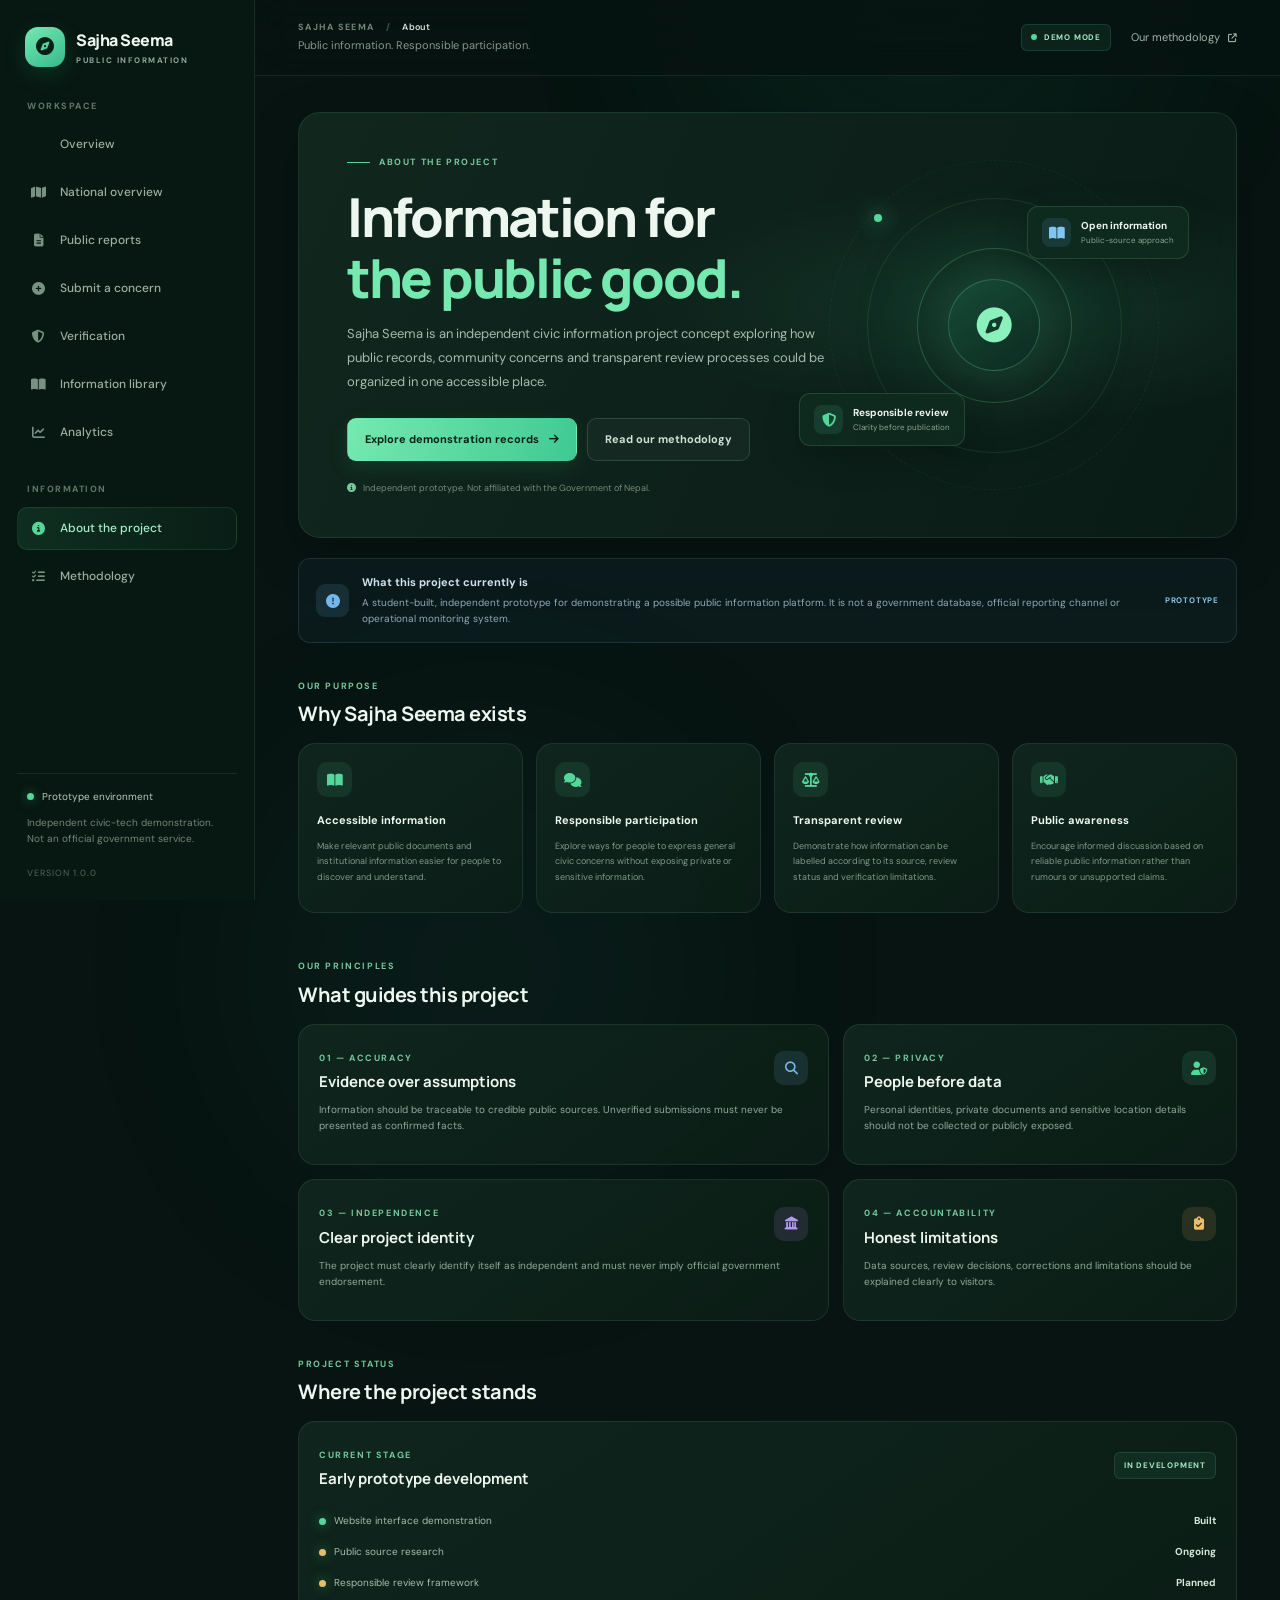
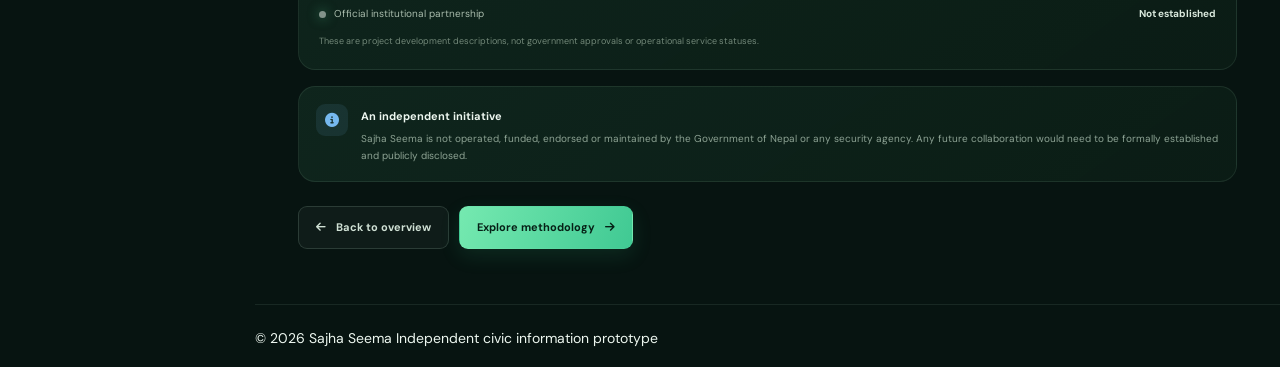
==== pages/about.html @ 3882fe77 "Create about.html" ====
<!DOCTYPE html>
<html lang="en">
<head>
  <meta charset="UTF-8">
  <meta name="viewport" content="width=device-width, initial-scale=1.0">
  <meta name="theme-color" content="#071411">
  <meta name="description" content="Learn about Sajha Seema, an independent civic information prototype.">
  <title>About — Sajha Seema</title>

  <link rel="preconnect" href="https://fonts.googleapis.com">
  <link rel="preconnect" href="https://fonts.gstatic.com" crossorigin>
  <link href="https://fonts.googleapis.com/css2?family=DM+Sans:wght@400;500;600;700&family=Manrope:wght@400;500;600;700;800&display=swap" rel="stylesheet">
  <link rel="stylesheet" href="https://cdnjs.cloudflare.com/ajax/libs/font-awesome/6.5.2/css/all.min.css">
  <link rel="stylesheet" href="../style.css">
</head>

<body>
  <div class="ambient ambient-one"></div>
  <div class="ambient ambient-two"></div>

  <div class="app-shell">
    <aside class="sidebar" id="sidebar">
      <a class="brand" href="../index.html">
        <span class="brand-mark"><i class="fa-solid fa-compass"></i></span>
        <span class="brand-copy">
          <strong>Sajha Seema</strong>
          <small>PUBLIC INFORMATION</small>
        </span>
      </a>

      <div class="sidebar-label">WORKSPACE</div>

      <nav class="side-nav" aria-label="Main navigation">
        <a class="nav-link" href="../index.html">
          <i class="fa-solid fa-grid-2"></i><span>Overview</span>
        </a>
        <a class="nav-link" href="../index.html#map">
          <i class="fa-solid fa-map"></i><span>National overview</span>
        </a>
        <a class="nav-link" href="reports.html">
          <i class="fa-solid fa-file-lines"></i><span>Public reports</span>
        </a>
        <a class="nav-link" href="../index.html#submit">
          <i class="fa-solid fa-circle-plus"></i><span>Submit a concern</span>
        </a>
        <a class="nav-link" href="../index.html#verification">
          <i class="fa-solid fa-shield-halved"></i><span>Verification</span>
        </a>
        <a class="nav-link" href="../index.html#library">
          <i class="fa-solid fa-book-open"></i><span>Information library</span>
        </a>
        <a class="nav-link" href="../index.html#analytics">
          <i class="fa-solid fa-chart-line"></i><span>Analytics</span>
        </a>
      </nav>

      <div class="sidebar-label sidebar-label-bottom">INFORMATION</div>

      <nav class="side-nav">
        <a class="nav-link active" href="about.html">
          <i class="fa-solid fa-circle-info"></i><span>About the project</span>
        </a>
        <a class="nav-link" href="methodology.html">
          <i class="fa-solid fa-list-check"></i><span>Methodology</span>
        </a>
      </nav>

      <div class="sidebar-bottom">
        <div class="sidebar-status">
          <span class="status-dot"></span>
          <span>Prototype environment</span>
        </div>
        <p>Independent civic-tech demonstration. Not an official government service.</p>
        <span class="version">VERSION 1.0.0</span>
      </div>
    </aside>

    <main class="main-area">
      <header class="topbar">
        <div class="topbar-left">
          <button class="icon-button mobile-menu" id="menuToggle" aria-label="Open navigation">
            <i class="fa-solid fa-bars"></i>
          </button>
          <div>
            <div class="breadcrumb">
              SAJHA SEEMA <span>/</span> <b>About</b>
            </div>
            <div class="topbar-subtitle">Public information. Responsible participation.</div>
          </div>
        </div>

        <div class="topbar-right">
          <span class="prototype-pill"><span></span> DEMO MODE</span>
          <a class="topbar-link" href="methodology.html">
            Our methodology <i class="fa-solid fa-arrow-up-right-from-square"></i>
          </a>
        </div>
      </header>

      <div class="content">

        <section class="hero">
          <div class="hero-content">
            <div class="eyebrow">
              <span class="eyebrow-line"></span>
              ABOUT THE PROJECT
            </div>

            <h1>Information for<br><span>the public good.</span></h1>

            <p class="hero-description">
              Sajha Seema is an independent civic information project concept
              exploring how public records, community concerns and transparent
              review processes could be organized in one accessible place.
            </p>

            <div class="hero-actions">
              <a href="reports.html" class="btn btn-primary">
                Explore demonstration records
                <i class="fa-solid fa-arrow-right"></i>
              </a>
              <a href="methodology.html" class="btn btn-secondary">
                Read our methodology
              </a>
            </div>

            <div class="hero-note">
              <i class="fa-solid fa-circle-info"></i>
              Independent prototype. Not affiliated with the Government of Nepal.
            </div>
          </div>

          <div class="hero-visual">
            <div class="orbit orbit-one"></div>
            <div class="orbit orbit-two"></div>

            <div class="hero-emblem">
              <div class="emblem-inner">
                <i class="fa-solid fa-compass"></i>
              </div>
            </div>

            <div class="floating-card floating-card-top">
              <span class="mini-icon">
                <i class="fa-solid fa-book-open"></i>
              </span>
              <div>
                <strong>Open information</strong>
                <small>Public-source approach</small>
              </div>
            </div>

            <div class="floating-card floating-card-bottom">
              <span class="mini-icon green">
                <i class="fa-solid fa-shield-halved"></i>
              </span>
              <div>
                <strong>Responsible review</strong>
                <small>Clarity before publication</small>
              </div>
            </div>

            <div class="hero-orbit-dot"></div>
          </div>
        </section>

        <div class="notice-banner compact-notice">
          <div class="notice-icon">
            <i class="fa-solid fa-circle-exclamation"></i>
          </div>
          <div>
            <strong>What this project currently is</strong>
            <p>
              A student-built, independent prototype for demonstrating a
              possible public information platform. It is not a government
              database, official reporting channel or operational monitoring system.
            </p>
          </div>
          <span class="notice-tag">PROTOTYPE</span>
        </div>

        <div class="section-heading">
          <div>
            <span class="section-kicker">OUR PURPOSE</span>
            <h2>Why Sajha Seema exists</h2>
          </div>
        </div>

        <div class="feature-grid">
          <article class="feature-card">
            <span class="feature-icon">
              <i class="fa-solid fa-book-open"></i>
            </span>
            <strong>Accessible information</strong>
            <p>
              Make relevant public documents and institutional information
              easier for people to discover and understand.
            </p>
          </article>

          <article class="feature-card">
            <span class="feature-icon">
              <i class="fa-solid fa-comments"></i>
            </span>
            <strong>Responsible participation</strong>
            <p>
              Explore ways for people to express general civic concerns
              without exposing private or sensitive information.
            </p>
          </article>

          <article class="feature-card">
            <span class="feature-icon">
              <i class="fa-solid fa-scale-balanced"></i>
            </span>
            <strong>Transparent review</strong>
            <p>
              Demonstrate how information can be labelled according to
              its source, review status and verification limitations.
            </p>
          </article>

          <article class="feature-card">
            <span class="feature-icon">
              <i class="fa-solid fa-handshake"></i>
            </span>
            <strong>Public awareness</strong>
            <p>
              Encourage informed discussion based on reliable public
              information rather than rumours or unsupported claims.
            </p>
          </article>
        </div>

        <div class="section-heading">
          <div>
            <span class="section-kicker">OUR PRINCIPLES</span>
            <h2>What guides this project</h2>
          </div>
        </div>

        <div class="dashboard-grid">
          <article class="panel">
            <div class="panel-heading">
              <div>
                <span class="section-kicker">01 — ACCURACY</span>
                <h3>Evidence over assumptions</h3>
              </div>
              <span class="stat-icon blue">
                <i class="fa-solid fa-magnifying-glass"></i>
              </span>
            </div>
            <p class="panel-description">
              Information should be traceable to credible public sources.
              Unverified submissions must never be presented as confirmed facts.
            </p>
          </article>

          <article class="panel">
            <div class="panel-heading">
              <div>
                <span class="section-kicker">02 — PRIVACY</span>
                <h3>People before data</h3>
              </div>
              <span class="stat-icon green">
                <i class="fa-solid fa-user-shield"></i>
              </span>
            </div>
            <p class="panel-description">
              Personal identities, private documents and sensitive location
              details should not be collected or publicly exposed.
            </p>
          </article>

          <article class="panel">
            <div class="panel-heading">
              <div>
                <span class="section-kicker">03 — INDEPENDENCE</span>
                <h3>Clear project identity</h3>
              </div>
              <span class="stat-icon purple">
                <i class="fa-solid fa-landmark"></i>
              </span>
            </div>
            <p class="panel-description">
              The project must clearly identify itself as independent and
              must never imply official government endorsement.
            </p>
          </article>

          <article class="panel">
            <div class="panel-heading">
              <div>
                <span class="section-kicker">04 — ACCOUNTABILITY</span>
                <h3>Honest limitations</h3>
              </div>
              <span class="stat-icon amber">
                <i class="fa-solid fa-clipboard-check"></i>
              </span>
            </div>
            <p class="panel-description">
              Data sources, review decisions, corrections and limitations
              should be explained clearly to visitors.
            </p>
          </article>
        </div>

        <div class="section-heading">
          <div>
            <span class="section-kicker">PROJECT STATUS</span>
            <h2>Where the project stands</h2>
          </div>
        </div>

        <article class="panel">
          <div class="panel-heading">
            <div>
              <span class="section-kicker">CURRENT STAGE</span>
              <h3>Early prototype development</h3>
            </div>
            <span class="demo-chip">IN DEVELOPMENT</span>
          </div>

          <div class="status-breakdown">
            <div class="status-row">
              <span class="status-dot green-dot"></span>
              <span>Website interface demonstration</span>
              <strong>Built</strong>
            </div>

            <div class="status-row">
              <span class="status-dot amber-dot"></span>
              <span>Public source research</span>
              <strong>Ongoing</strong>
            </div>

            <div class="status-row">
              <span class="status-dot amber-dot"></span>
              <span>Responsible review framework</span>
              <strong>Planned</strong>
            </div>

            <div class="status-row">
              <span class="status-dot gray-dot"></span>
              <span>Official institutional partnership</span>
              <strong>Not established</strong>
            </div>
          </div>

          <p class="chart-footnote">
            These are project development descriptions, not government
            approvals or operational service statuses.
          </p>
        </article>

        <div class="info-panel panel">
          <div class="info-panel-icon">
            <i class="fa-solid fa-circle-info"></i>
          </div>
          <div>
            <strong>An independent initiative</strong>
            <p>
              Sajha Seema is not operated, funded, endorsed or maintained by
              the Government of Nepal or any security agency. Any future
              collaboration would need to be formally established and publicly
              disclosed.
            </p>
          </div>
        </div>

        <div class="hero-actions">
          <a href="../index.html" class="btn btn-secondary">
            <i class="fa-solid fa-arrow-left"></i> Back to overview
          </a>
          <a href="methodology.html" class="btn btn-primary">
            Explore methodology <i class="fa-solid fa-arrow-right"></i>
          </a>
        </div>

      </div>

      <footer class="footer">
        <span>© <span id="currentYear"></span> Sajha Seema</span>
        <span>Independent civic information prototype</span>
      </footer>
    </main>
  </div>

  <script>
    document.getElementById("currentYear").textContent =
      new Date().getFullYear();

    const menuToggle = document.getElementById("menuToggle");
    const sidebar = document.getElementById("sidebar");

    if (menuToggle && sidebar) {
      menuToggle.addEventListener("click", () => {
        sidebar.classList.toggle("open");
      });

      document.addEventListener("click", event => {
        if (
          sidebar.classList.contains("open") &&
          !sidebar.contains(event.target) &&
          !menuToggle.contains(event.target)
        ) {
          sidebar.classList.remove("open");
        }
      });
    }
  </script>
</body>
</html>
---- style.css ----
:root {
  --bg: #071411;
  --bg-soft: #0a1b16;
  --surface: #0d201a;
  --surface-2: #102720;
  --surface-3: #142f26;
  --border: rgba(171, 211, 190, .105);
  --border-strong: rgba(171, 211, 190, .18);
  --text: #edf7f0;
  --muted: #91a99a;
  --subtle: #637b6d;
  --green: #55d69a;
  --green-bright: #75e9b0;
  --teal: #42c9b0;
  --amber: #e9bd6a;
  --blue: #76b8ef;
  --purple: #b39af0;
  --red: #ed8989;
  --radius: 17px;
  --shadow: 0 18px 55px rgba(0, 0, 0, .18);
}

* { box-sizing: border-box; }
html { scroll-behavior: smooth; scroll-padding-top: 95px; }
body {
  margin: 0;
  background: var(--bg);
  color: var(--text);
  font-family: "DM Sans", sans-serif;
  font-size: 14px;
  line-height: 1.6;
  overflow-x: hidden;
}
button, input, select, textarea { font: inherit; }
a { color: inherit; text-decoration: none; }
button { cursor: pointer; }
::selection { background: rgba(85, 214, 154, .28); color: white; }

.ambient {
  position: fixed;
  width: 460px;
  height: 460px;
  border-radius: 50%;
  filter: blur(120px);
  opacity: .07;
  pointer-events: none;
  z-index: -1;
}
.ambient-one { background: #32d69b; top: -250px; right: 10%; }
.ambient-two { background: #328f88; bottom: -300px; left: 20%; }

.app-shell { min-height: 100vh; }
.sidebar {
  position: fixed;
  inset: 0 auto 0 0;
  width: 255px;
  z-index: 20;
  display: flex;
  flex-direction: column;
  padding: 27px 17px 18px;
  background: rgba(8, 24, 18, .96);
  border-right: 1px solid var(--border);
  backdrop-filter: blur(18px);
}
.brand { display: flex; align-items: center; gap: 11px; padding: 0 8px 32px; }
.brand-mark {
  width: 40px;
  height: 40px;
  display: grid;
  place-items: center;
  border-radius: 13px;
  color: #062017;
  background: linear-gradient(145deg, var(--green-bright), #36b98e);
  box-shadow: 0 7px 25px rgba(58, 204, 143, .16);
  font-size: 18px;
}
.brand-copy { display: flex; flex-direction: column; line-height: 1.3; }
.brand-copy strong { font: 800 16px "Manrope", sans-serif; letter-spacing: -.5px; }
.brand-copy small { color: var(--muted); font-size: 8px; font-weight: 700; letter-spacing: 1.5px; margin-top: 4px; }
.sidebar-label { padding: 0 10px; margin-bottom: 10px; color: #61796a; font-size: 9px; font-weight: 700; letter-spacing: 1.5px; }
.sidebar-label-bottom { margin-top: 28px; }
.side-nav { display: grid; gap: 5px; }
.nav-link {
  display: flex;
  align-items: center;
  gap: 13px;
  min-height: 43px;
  padding: 0 12px;
  border: 1px solid transparent;
  border-radius: 10px;
  color: #9bb0a1;
  font-size: 12px;
  font-weight: 500;
  transition: .2s ease;
}
.nav-link i { width: 17px; color: #779183; font-size: 13px; text-align: center; }
.nav-link:hover { background: rgba(255,255,255,.035); color: white; }
.nav-link.active {
  color: #a5f0c9;
  background: linear-gradient(90deg, rgba(61, 190, 130, .14), rgba(61, 190, 130, .045));
  border-color: rgba(85, 214, 154, .13);
}
.nav-link.active i { color: var(--green); }
.sidebar-bottom { margin-top: auto; padding: 15px 10px 0; border-top: 1px solid var(--border); }
.sidebar-status { display: flex; align-items: center; gap: 8px; color: #b9cabc; font-size: 10px; }
.status-dot { width: 7px; height: 7px; display: inline-block; border-radius: 50%; background: var(--green); box-shadow: 0 0 12px rgba(85,214,154,.55); }
.sidebar-bottom p { color: #728879; font-size: 10px; line-height: 1.6; margin: 10px 0 13px; }
.version { color: #506759; font-size: 9px; letter-spacing: 1px; }

.main-area { margin-left: 255px; min-height: 100vh; }
.topbar {
  position: sticky;
  top: 0;
  z-index: 15;
  height: 76px;
  padding: 0 43px;
  display: flex;
  align-items: center;
  justify-content: space-between;
  background: rgba(7, 20, 17, .84);
  border-bottom: 1px solid var(--border);
  backdrop-filter: blur(20px);
}
.topbar-left { display: flex; align-items: center; gap: 12px; }
.breadcrumb { color: #718779; font-size: 9px; font-weight: 700; letter-spacing: 1.3px; }
.breadcrumb span { margin: 0 8px; color: #3f594a; }
.breadcrumb b { color: #d4e6d9; font-weight: 600; letter-spacing: .3px; }
.topbar-subtitle { color: #82998b; font-size: 11px; margin-top: 3px; }
.topbar-right { display: flex; align-items: center; gap: 20px; }
.prototype-pill, .demo-chip {
  display: inline-flex;
  align-items: center;
  gap: 7px;
  padding: 6px 9px;
  color: #a7e8c4;
  background: rgba(85,214,154,.08);
  border: 1px solid rgba(85,214,154,.16);
  border-radius: 6px;
  font-size: 8px;
  font-weight: 700;
  letter-spacing: .8px;
  white-space: nowrap;
}
.prototype-pill span { width: 6px; height: 6px; border-radius: 50%; background: var(--green); }
.topbar-link { color: #9fb4a5; font-size: 11px; }
.topbar-link i { margin-left: 5px; font-size: 9px; }
.mobile-menu { display: none !important; }

.content { max-width: 1500px; padding: 36px 43px 0; margin: 0 auto; }
.page-section { display: none; animation: appear .35s ease; }
.page-section.active { display: block; }
@keyframes appear { from { opacity: 0; transform: translateY(7px); } to { opacity: 1; transform: translateY(0); } }

.hero {
  min-height: 350px;
  position: relative;
  display: flex;
  align-items: center;
  overflow: hidden;
  padding: 42px 48px;
  border: 1px solid rgba(111, 204, 156, .13);
  border-radius: 22px;
  background:
    radial-gradient(ellipse at 75% 45%, rgba(46, 146, 107, .18), transparent 36%),
    linear-gradient(115deg, #10271e 0%, #0d211a 50%, #0a1b16 100%);
  box-shadow: var(--shadow);
}
.hero-content { position: relative; z-index: 2; max-width: 580px; }
.eyebrow, .section-kicker { color: #75c99c; font-size: 9px; font-weight: 700; letter-spacing: 1.6px; }
.eyebrow { display: flex; align-items: center; gap: 9px; }
.eyebrow-line { width: 23px; height: 1px; background: var(--green); }
.hero h1 { margin: 18px 0 13px; font: 800 clamp(34px, 4.2vw, 54px)/1.13 "Manrope", sans-serif; letter-spacing: -2.3px; }
.hero h1 span { color: var(--green-bright); }
.hero-description { max-width: 500px; margin: 0; color: #a5bbae; font-size: 13px; line-height: 1.85; }
.hero-actions { display: flex; flex-wrap: wrap; gap: 10px; margin-top: 24px; }
.btn {
  min-height: 43px;
  display: inline-flex;
  align-items: center;
  justify-content: center;
  gap: 10px;
  padding: 0 17px;
  border: 1px solid transparent;
  border-radius: 9px;
  font-size: 11px;
  font-weight: 700;
  transition: .2s ease;
}
.btn-primary { color: #062016; background: linear-gradient(110deg, #75e9b0, #40c993); box-shadow: 0 7px 20px rgba(54, 197, 132, .13); }
.btn-primary:hover { transform: translateY(-2px); box-shadow: 0 10px 25px rgba(54, 197, 132, .23); }
.btn-secondary { color: #d0e1d5; background: rgba(255,255,255,.035); border-color: var(--border-strong); }
.btn-secondary:hover { background: rgba(255,255,255,.08); }
.hero-note { margin-top: 20px; color: #718d7b; font-size: 9px; }
.hero-note i { margin-right: 5px; color: #7bc79b; }

.hero-visual { position: absolute; width: 390px; height: 310px; right: 5%; top: 50%; transform: translateY(-50%); display: grid; place-items: center; }
.orbit { position: absolute; border: 1px solid rgba(111, 219, 164, .12); border-radius: 50%; }
.orbit-one { width: 255px; height: 255px; }
.orbit-two { width: 330px; height: 330px; border-style: dashed; opacity: .6; }
.hero-emblem { width: 155px; height: 155px; display: grid; place-items: center; border-radius: 50%; background: radial-gradient(circle, rgba(78,209,145,.18), rgba(78,209,145,.025) 68%); border: 1px solid rgba(109,224,163,.25); box-shadow: 0 0 80px rgba(58,201,132,.1); }
.emblem-inner { width: 92px; height: 92px; display: grid; place-items: center; border-radius: 50%; color: #8bf0bb; background: linear-gradient(145deg, #174b37, #0b2b20); border: 1px solid rgba(126,230,173,.25); font-size: 35px; }
.floating-card { position: absolute; display: flex; align-items: center; gap: 10px; padding: 11px 14px; background: rgba(15, 42, 31, .91); border: 1px solid rgba(136,210,163,.17); border-radius: 11px; box-shadow: 0 10px 35px rgba(0,0,0,.2); backdrop-filter: blur(12px); }
.floating-card-top { top: 36px; right: 0; }
.floating-card-bottom { bottom: 34px; left: 0; }
.mini-icon { width: 29px; height: 29px; display: grid; place-items: center; border-radius: 8px; color: #80c5f4; background: rgba(118,184,239,.12); }
.mini-icon.green { color: var(--green); background: rgba(85,214,154,.12); }
.floating-card div { display: grid; }
.floating-card strong { font-size: 10px; }
.floating-card small { color: #8ca495; font-size: 8px; }
.hero-orbit-dot { position: absolute; width: 8px; height: 8px; top: 44px; left: 75px; border-radius: 50%; background: var(--green); box-shadow: 0 0 20px var(--green); }

.notice-banner { display: flex; align-items: center; gap: 13px; margin: 20px 0 32px; padding: 15px 17px; border: 1px solid rgba(118,184,239,.15); border-radius: 12px; background: rgba(74,142,191,.065); }
.notice-icon { width: 33px; height: 33px; flex: 0 0 33px; display: grid; place-items: center; border-radius: 9px; color: var(--blue); background: rgba(118,184,239,.12); }
.notice-banner strong { display: block; color: #d7e9f5; font-size: 11px; }
.notice-banner p { margin: 3px 0 0; color: #91a9b7; font-size: 10px; line-height: 1.6; }
.notice-tag { margin-left: auto; color: #89c7ef; font-size: 8px; font-weight: 700; letter-spacing: .8px; white-space: nowrap; }
.compact-notice { margin: 20px 0; }
.warning-banner { background: rgba(220,169,76,.065); border-color: rgba(220,169,76,.17); }
.warning-banner .notice-icon { color: var(--amber); background: rgba(220,169,76,.12); }
.warning-banner strong { color: #f0d8a9; }
.warning-banner p { color: #b8a583; }

.section-heading { display: flex; align-items: end; justify-content: space-between; gap: 15px; margin: 30px 0 16px; }
.section-heading h2 { margin: 5px 0 0; font: 700 20px "Manrope", sans-serif; letter-spacing: -.5px; }
.muted-label { color: #83998a; font-size: 10px; }
.muted-label i { margin-right: 5px; }
.stats-grid { display: grid; grid-template-columns: repeat(4, minmax(0,1fr)); gap: 13px; }
.stat-card, .panel, .feature-card, .library-card, .value-card, .step-card, .definition-card {
  background: linear-gradient(145deg, rgba(16,39,30,.92), rgba(11,29,22,.96));
  border: 1px solid var(--border);
  border-radius: var(--radius);
}
.stat-card { padding: 17px 18px; min-width: 0; }
.stat-top { display: flex; justify-content: space-between; align-items: center; }
.stat-icon { width: 34px; height: 34px; display: grid; place-items: center; border-radius: 10px; font-size: 13px; }
.stat-icon.blue { color: var(--blue); background: rgba(118,184,239,.12); }
.stat-icon.amber { color: var(--amber); background: rgba(233,189,106,.12); }
.stat-icon.green { color: var(--green); background: rgba(85,214,154,.12); }
.stat-icon.purple { color: var(--purple); background: rgba(179,154,240,.12); }
.stat-caption { color: #607d6c; font-size: 8px; font-weight: 700; letter-spacing: 1px; }
.stat-value { margin-top: 14px; font: 800 29px "Manrope", sans-serif; letter-spacing: -1px; }
.stat-name { color: #b6c9bc; font-size: 10px; font-weight: 600; }
.stat-foot { margin-top: 6px; color: #728a7a; font-size: 9px; }

.dashboard-grid { display: grid; grid-template-columns: 1.35fr 1fr; gap: 14px; margin-top: 15px; }
.panel { padding: 20px; min-width: 0; }
.panel-heading { display: flex; align-items: center; justify-content: space-between; gap: 10px; }
.panel-heading h3 { margin: 4px 0 0; font: 700 15px "Manrope", sans-serif; }
.panel-description { color: var(--muted); font-size: 10px; }
.chart-footnote { margin: 12px 0 0; color: #728879; font-size: 9px; }
.activity-chart { display: flex; height: 190px; margin-top: 20px; }
.chart-y-labels { display: flex; flex-direction: column; justify-content: space-between; padding: 0 10px 25px 0; color: #637c6c; font-size: 8px; }
.chart-main { flex: 1; position: relative; display: flex; }
.chart-grid-lines { position: absolute; inset: 0 0 25px; display: flex; flex-direction: column; justify-content: space-between; }
.chart-grid-lines i { border-top: 1px dashed rgba(170,205,180,.1); }
.chart-bars { position: absolute; inset: 0 5px 0 0; display: flex; align-items: end; justify-content: space-around; gap: 8px; }
.bar-group { height: 100%; flex: 1; display: flex; flex-direction: column; align-items: center; justify-content: end; gap: 8px; }
.bar { width: min(24px, 75%); min-height: 4px; border-radius: 5px 5px 2px 2px; background: linear-gradient(180deg, #6ce2a8, #20875f); box-shadow: 0 0 17px rgba(72,204,139,.1); }
.bar-label { color: #718879; font-size: 8px; }
.status-breakdown { margin-top: 24px; }
.status-row { display: flex; align-items: center; gap: 8px; margin: 15px 0 7px; color: #a9bcad; font-size: 10px; }
.status-row strong { margin-left: auto; color: #d9e8dc; font-size: 10px; }
.green-dot { background: var(--green); }.amber-dot { background: var(--amber); }.gray-dot { background: #82938a; }
.progress-track, .hbar-track { height: 6px; overflow: hidden; border-radius: 10px; background: #1b3328; }
.progress-track span, .hbar-track span { display: block; height: 100%; border-radius: inherit; background: linear-gradient(90deg, #32a977, #70e1a9); }
.amber-track span { background: linear-gradient(90deg, #b5853e, #e9bd6a); }
.gray-track span { background: #73877b; }

.feature-grid { display: grid; grid-template-columns: repeat(4, minmax(0,1fr)); gap: 13px; margin: 0 0 40px; }
.feature-card { position: relative; min-height: 170px; padding: 18px; transition: .2s ease; }
.feature-card:hover, .library-card:hover { transform: translateY(-3px); border-color: rgba(85,214,154,.28); }
.feature-icon { width: 35px; height: 35px; display: grid; place-items: center; color: var(--green); background: rgba(85,214,154,.1); border-radius: 10px; }
.feature-card strong { display: block; margin-top: 15px; font-size: 11px; }
.feature-card p { color: #82998a; font-size: 9px; line-height: 1.7; }
.feature-arrow { position: absolute; right: 17px; bottom: 16px; color: #6eaa89; font-size: 11px; }

.page-title { margin: 12px 0 25px; }
.page-title h1 { margin: 7px 0 8px; font: 800 clamp(27px,3vw,37px) "Manrope", sans-serif; letter-spacing: -1.3px; }
.page-title p { max-width: 700px; margin: 0; color: var(--muted); font-size: 12px; line-height: 1.8; }

.map-layout { display: grid; grid-template-columns: 1fr 1fr; gap: 15px; }
.province-panel { padding: 19px; }
.province-list { display: grid; gap: 6px; margin-top: 16px; }
.province-option { width: 100%; display: flex; align-items: center; gap: 11px; padding: 10px; color: var(--text); text-align: left; background: transparent; border: 1px solid transparent; border-radius: 9px; transition: .2s; }
.province-option:hover { background: rgba(255,255,255,.025); }
.province-option.active { background: rgba(85,214,154,.08); border-color: rgba(85,214,154,.17); }
.province-number { width: 30px; height: 30px; display: grid; place-items: center; border-radius: 8px; color: #81cda2; background: rgba(85,214,154,.1); font-size: 9px; font-weight: 700; }
.province-option span:nth-child(2) { display: grid; gap: 2px; }
.province-option strong { font-size: 10px; }
.province-option small { color: #82988a; font-size: 9px; }
.province-option > i { margin-left: auto; color: #698473; font-size: 9px; }
.province-detail { position: relative; overflow: hidden; padding: 26px; background: radial-gradient(circle at 90% 12%, rgba(70,178,124,.13), transparent 35%), linear-gradient(145deg,#102b20,#0c1e17); }
.detail-topline { display: flex; justify-content: space-between; align-items: center; }
.detail-symbol { width: 36px; height: 36px; display: grid; place-items: center; color: var(--green); background: rgba(85,214,154,.1); border-radius: 10px; }
.province-big-number { margin-top: 27px; color: rgba(110,221,160,.23); font: 800 64px "Manrope", sans-serif; line-height: 1; }
.province-detail h2 { margin: 5px 0 8px; font: 700 23px "Manrope", sans-serif; }
.province-detail > p { max-width: 380px; color: #9ab0a0; font-size: 11px; line-height: 1.8; }
.detail-divider { height: 1px; margin: 23px 0 13px; background: var(--border); }
.detail-info-row { display: flex; justify-content: space-between; gap: 12px; padding: 9px 0; color: #8ca394; font-size: 9px; border-bottom: 1px solid rgba(255,255,255,.04); }
.detail-info-row strong { color: #c4d7c9; font-weight: 600; text-align: right; }
.text-amber { color: var(--amber) !important; }
.text-link { display: inline-flex; align-items: center; gap: 8px; margin-top: 17px; color: #7ce0a9; font-size: 10px; font-weight: 700; }
.text-link:hover { color: #b3f4ce; }
.info-panel { display: flex; gap: 13px; align-items: flex-start; margin-top: 16px; padding: 17px; }
.info-panel-icon { width: 32px; height: 32px; flex: 0 0 32px; display: grid; place-items: center; border-radius: 9px; color: var(--blue); background: rgba(118,184,239,.1); }
.info-panel strong { font-size: 11px; }
.info-panel p { margin: 4px 0 0; color: #8da394; font-size: 10px; line-height: 1.7; }

.registry-panel { padding: 0; overflow: hidden; }
.registry-toolbar { display: flex; gap: 10px; padding: 17px; border-bottom: 1px solid var(--border); }
.search-box { min-width: 0; flex: 1; display: flex; align-items: center; gap: 9px; padding: 0 12px; border: 1px solid var(--border-strong); border-radius: 8px; background: rgba(0,0,0,.12); color: #799383; }
.search-box input { width: 100%; min-width: 0; height: 38px; color: var(--text); outline: none; background: transparent; border: 0; font-size: 10px; }
.search-box input::placeholder { color: #667e6e; }
.registry-toolbar select, .report-form select { min-width: 145px; padding: 0 10px; color: #b8cabb; background: #11271e; border: 1px solid var(--border-strong); border-radius: 8px; outline: none; font-size: 10px; }
.table-wrap { width: 100%; overflow-x: auto; }
.report-table { width: 100%; border-collapse: collapse; text-align: left; white-space: nowrap; }
.report-table th { padding: 13px 17px; color: #698171; background: rgba(255,255,255,.015); font-size: 8px; font-weight: 700; letter-spacing: 1px; }
.report-table td { padding: 15px 17px; color: #9db1a2; border-top: 1px solid rgba(255,255,255,.045); font-size: 10px; }
.report-table td strong { color: #c6d9ca; font-size: 10px; }
.report-table tbody tr:hover { background: rgba(255,255,255,.02); }
.status-badge { display: inline-flex; align-items: center; padding: 5px 8px; border-radius: 5px; font-size: 8px; font-weight: 700; white-space: nowrap; }
.status-badge.reviewed { color: #83dfac; background: rgba(85,214,154,.1); }
.status-badge.pending { color: #e8c37e; background: rgba(233,189,106,.1); }
.status-badge.closed { color: #a5b1aa; background: rgba(145,169,154,.1); }
.table-footer { display: flex; justify-content: space-between; padding: 13px 17px; color: #748a7b; font-size: 9px; border-top: 1px solid var(--border); }
.table-footer i { margin-right: 5px; }
.empty-state { padding: 40px 15px; text-align: center; color: #82988a; }
.empty-state > i { display: block; margin-bottom: 10px; color: #5d9474; font-size: 24px; }
.empty-state strong { display: block; color: #c6d8ca; font-size: 12px; }
.empty-state p { font-size: 10px; }

.form-layout { display: grid; grid-template-columns: 1.4fr .8fr; gap: 15px; align-items: start; }
.report-form { display: flex; flex-direction: column; gap: 10px; }
.report-form label { margin-top: 5px; color: #b8cbbd; font-size: 10px; font-weight: 600; }
.report-form select { width: 100%; height: 42px; }
.report-form textarea { width: 100%; resize: vertical; min-height: 125px; padding: 12px; color: var(--text); background: #091b14; border: 1px solid var(--border-strong); border-radius: 9px; outline: none; font-size: 11px; line-height: 1.7; }
.report-form textarea:focus, .report-form select:focus, .registry-toolbar select:focus { border-color: rgba(85,214,154,.5); }
.report-form textarea::placeholder { color: #637a6a; }
.character-count { align-self: flex-end; margin-top: -8px; color: #6f8878; font-size: 9px; }
.consent-check { display: flex; align-items: flex-start; gap: 9px; margin: 8px 0 !important; color: #94a99a !important; font-size: 9px !important; font-weight: 400 !important; line-height: 1.6; }
.consent-check input { margin-top: 3px; accent-color: var(--green); }
.submit-button { width: 100%; border: 0; }
.form-footnote { margin: 0; color: #718878; text-align: center; font-size: 9px; }
.form-footnote i { margin-right: 4px; color: var(--green); }
.form-success { display: flex; gap: 12px; padding: 14px; border: 1px solid rgba(85,214,154,.2); border-radius: 10px; background: rgba(85,214,154,.07); color: var(--green); }
.form-success > i { font-size: 19px; }
.form-success strong { color: #a9edc5; font-size: 11px; }
.form-success p { margin: 4px 0; color: #a4b9aa; font-size: 10px; }
.form-success small { color: #7d9987; font-size: 9px; }
.safety-panel { padding: 22px; }
.safety-icon { width: 42px; height: 42px; display: grid; place-items: center; color: var(--green); background: rgba(85,214,154,.1); border-radius: 12px; font-size: 17px; }
.safety-panel h3 { margin: 15px 0 6px; font: 700 16px "Manrope", sans-serif; }
.safety-panel > p { color: #8fa595; font-size: 10px; line-height: 1.7; }
.safety-list { display: grid; gap: 12px; padding: 15px 0; margin: 0; list-style: none; border-top: 1px solid var(--border); border-bottom: 1px solid var(--border); }
.safety-list li { display: flex; align-items: flex-start; gap: 9px; color: #9eb1a2; font-size: 9px; line-height: 1.6; }
.safety-list li i { margin-top: 3px; color: var(--green); }
.safety-list li i.fa-xmark { color: var(--amber); }
.safety-footer { padding-top: 13px; color: #82988a; font-size: 9px; line-height: 1.7; }

.verification-steps { display: grid; grid-template-columns: repeat(4,1fr); gap: 12px; }
.step-card { position: relative; padding: 18px; }
.step-number { position: absolute; top: 14px; right: 15px; color: rgba(115,220,164,.22); font: 800 22px "Manrope", sans-serif; }
.step-icon { width: 38px; height: 38px; display: grid; place-items: center; color: var(--green); background: rgba(85,214,154,.1); border-radius: 10px; }
.step-card h3 { margin: 17px 0 5px; font: 700 13px "Manrope", sans-serif; }
.step-card p { margin: 0; color: #8da394; font-size: 10px; line-height: 1.7; }
.status-definition-grid { display: grid; grid-template-columns: repeat(3,1fr); gap: 12px; }
.definition-card { padding: 18px; }
.definition-card h3 { margin: 13px 0 5px; font: 700 12px "Manrope", sans-serif; }
.definition-card p { color: #8da394; font-size: 10px; line-height: 1.7; }

.library-toolbar { margin: 20px 0 14px; }
.library-toolbar .search-box { max-width: 430px; }
.library-grid { display: grid; grid-template-columns: repeat(3,1fr); gap: 13px; }
.library-card { padding: 19px; transition: .2s; }
.library-card-top { display: flex; justify-content: space-between; align-items: center; }
.library-icon { width: 38px; height: 38px; display: grid; place-items: center; color: var(--green); background: rgba(85,214,154,.1); border-radius: 10px; font-size: 15px; }
.external-label { color: #6d927b; font-size: 7px; font-weight: 700; letter-spacing: .8px; }
.library-card h3 { margin: 16px 0 5px; font: 700 13px "Manrope", sans-serif; }
.library-card p { min-height: 48px; color: #8ca193; font-size: 10px; line-height: 1.7; }
.library-card .text-link { margin-top: 7px; }

.analytics-stats { margin-bottom: 15px; grid-template-columns: repeat(3,1fr); }
.horizontal-bars { display: grid; gap: 19px; margin-top: 24px; }
.hbar-row > div:first-child { display: flex; justify-content: space-between; margin-bottom: 8px; color: #a8bcad; font-size: 10px; }
.hbar-row strong { color: #d4e5d8; }
.hbar-track { height: 8px; }
.principle-list { display: grid; gap: 18px; margin-top: 22px; }
.principle-list > div { display: flex; align-items: center; gap: 12px; }
.principle-list > div > i { width: 33px; height: 33px; display: grid; place-items: center; border-radius: 9px; color: var(--green); background: rgba(85,214,154,.1); }
.principle-list span { display: grid; gap: 3px; }
.principle-list strong { color: #c6d8ca; font-size: 10px; }
.principle-list small { color: #82988a; font-size: 9px; }

.about-hero { display: flex; align-items: center; gap: 24px; padding: 30px; background: radial-gradient(circle at 5% 50%, rgba(64,190,130,.12), transparent 35%), var(--surface); }
.about-symbol { width: 90px; height: 90px; flex: 0 0 90px; display: grid; place-items: center; color: var(--green-bright); background: rgba(85,214,154,.09); border: 1px solid rgba(85,214,154,.17); border-radius: 25px; font-size: 36px; }
.about-hero h2 { max-width: 680px; margin: 7px 0; font: 800 23px/1.3 "Manrope", sans-serif; letter-spacing: -.7px; }
.about-hero p { max-width: 750px; margin: 0; color: #93a99a; font-size: 11px; line-height: 1.8; }
.values-grid { display: grid; grid-template-columns: repeat(4,1fr); gap: 12px; margin-top: 15px; }
.value-card { padding: 18px; }
.value-card > span { width: 34px; height: 34px; display: grid; place-items: center; color: var(--green); background: rgba(85,214,154,.1); border-radius: 9px; }
.value-card h3 { margin: 13px 0 5px; font: 700 12px "Manrope", sans-serif; }
.value-card p { margin: 0; color: #8da394; font-size: 9px; line-height: 1.7; }

.method-grid { display: grid; grid-template-columns: 1fr 1fr; gap: 12px; }
.method-card { display: flex; gap: 14px; padding: 19px; background: var(--surface); border: 1px solid var(--border); border-radius: 13px; }
.method-index { color: rgba(108,221,158,.5); font: 800 19px "Manrope", sans-serif; }
.method-card h3 { margin: 0 0 5px; font: 700 12px "Manrope", sans-serif; }
.method-card p { margin: 0; color: #8da394; font-size: 10px; line-height: 1.7; }
.policy-panel { margin-top: 15px; }
.policy-panel h3 { margin: 0 0 9px; font: 700 14px "Manrope", sans-serif; }
.policy-panel p { color: #91a797; font-size: 10px; line-height: 1.8; }

.footer { margin-top: 55px; padding: 22px 0 17px; border-top: 1px solid var(--border); }
.footer-brand { display: flex; align-items: center; gap: 9px; }
.footer-brand .brand-mark { width: 29px; height: 29px; border-radius: 9px; font-size: 13px; }
.footer-brand strong { font: 700 12px "Manrope", sans-serif; }
.footer > p { margin: 9px 0 18px; color: #748a7b; font-size: 9px; }
.footer-bottom { display: flex; justify-content: space-between; gap: 10px; padding-top: 13px; color: #617868; border-top: 1px solid rgba(255,255,255,.04); font-size: 9px; }
.footer-bottom a { color: #8ab99b; }

.toast { position: fixed; right: 22px; bottom: 22px; z-index: 60; max-width: min(360px,calc(100vw - 40px)); padding: 12px 16px; color: #dff7e8; background: #173b2b; border: 1px solid rgba(85,214,154,.25); border-radius: 10px; box-shadow: var(--shadow); font-size: 11px; opacity: 0; pointer-events: none; transform: translateY(10px); transition: .25s; }
.toast.show { opacity: 1; transform: translateY(0); }

@media (max-width: 1150px) {
  .sidebar { width: 225px; }
  .main-area { margin-left: 225px; }
  .content { padding-left: 28px; padding-right: 28px; }
  .topbar { padding: 0 28px; }
  .hero { padding-left: 34px; }
  .hero-visual { right: 0; transform: translateY(-50%) scale(.85); transform-origin: center right; }
  .feature-grid { grid-template-columns: repeat(2,1fr); }
}
@media (max-width: 850px) {
  .sidebar { width: 255px; transform: translateX(-102%); transition: transform .25s ease; box-shadow: 20px 0 50px rgba(0,0,0,.3); }
  .sidebar.open { transform: translateX(0); }
  .main-area { margin-left: 0; }
  .mobile-menu { display: grid !important; }
  .topbar { height: 68px; padding: 0 20px; }
  .content { padding: 25px 20px 0; }
  .hero { min-height: 330px; }
  .hero-visual { opacity: .3; right: -60px; }
  .hero-content { max-width: 620px; }
  .stats-grid { grid-template-columns: repeat(2,1fr); }
  .dashboard-grid { grid-template-columns: 1fr; }
  .verification-steps { grid-template-columns: repeat(2,1fr); }
  .library-grid { grid-template-columns: repeat(2,1fr); }
  .values-grid { grid-template-columns: repeat(2,1fr); }
}
@media (max-width: 600px) {
  html { scroll-padding-top: 78px; }
  .topbar { height: 64px; padding: 0 13px; }
  .topbar-subtitle { font-size: 9px; }
  .breadcrumb { font-size: 8px; }
  .topbar-right { gap: 0; }
  .topbar-link { display: none; }
  .prototype-pill { font-size: 7px; padding: 6px 7px; }
  .content { padding: 17px 13px 0; }
  .hero { min-height: 390px; align-items: flex-start; padding: 27px 20px; border-radius: 16px; }
  .hero h1 { font-size: 37px; letter-spacing: -1.8px; }
  .hero-description { max-width: 100%; font-size: 11px; }
  .hero-visual { width: 240px; height: 200px; top: auto; right: -35px; bottom: -45px; transform: scale(.72); transform-origin: bottom right; opacity: .2; }
  .hero-note { max-width: 250px; line-height: 1.7; }
  .hero-actions { gap: 8px; }
  .btn { min-height: 41px; padding: 0 12px; font-size: 10px; }
  .notice-banner { align-items: flex-start; padding: 12px; gap: 10px; }
  .notice-banner p { font-size: 9px; }
  .notice-tag { display: none; }
  .section-heading { align-items: flex-start; margin-top: 25px; }
  .section-heading h2 { font-size: 18px; }
  .stats-grid { gap: 9px; }
  .stat-card { padding: 13px; border-radius: 13px; }
  .stat-value { font-size: 25px; margin-top: 11px; }
  .stat-name { min-height: 30px; font-size: 9px; }
  .stat-foot { font-size: 8px; }
  .panel { padding: 15px; border-radius: 14px; }
  .feature-grid { grid-template-columns: 1fr 1fr; gap: 9px; }
  .feature-card { min-height: 165px; padding: 13px; border-radius: 13px; }
  .feature-card strong { font-size: 10px; }
  .feature-card p { font-size: 9px; }
  .page-title { margin-top: 8px; }
  .page-title h1 { font-size: 28px; }
  .page-title p { font-size: 10px; }
  .map-layout, .form-layout, .dashboard-grid, .method-grid { grid-template-columns: 1fr; }
  .province-detail { min-height: 300px; }
  .registry-toolbar { flex-direction: column; padding: 12px; }
  .registry-toolbar select { width: 100%; min-height: 39px; }
  .search-box { min-height: 40px; flex: auto; }
  .report-table th, .report-table td { padding: 12px; }
  .report-table { min-width: 650px; }
  .table-footer { font-size: 8px; }
  .verification-steps { grid-template-columns: 1fr 1fr; gap: 9px; }
  .step-card { padding: 13px; }
  .step-card p { font-size: 9px; }
  .status-definition-grid { grid-template-columns: 1fr; }
  .library-grid { grid-template-columns: 1fr; }
  .library-card p { min-height: 0; }
  .values-grid { grid-template-columns: 1fr 1fr; gap: 9px; }
  .value-card { padding: 13px; }
  .about-hero { align-items: flex-start; flex-direction: column; padding: 20px; gap: 15px; }
  .about-symbol { width: 62px; height: 62px; flex-basis: 62px; border-radius: 17px; font-size: 25px; }
  .about-hero h2 { font-size: 20px; }
  .about-hero p { font-size: 10px; }
  .footer-bottom { flex-direction: column; }
}
@media (max-width: 370px) {
  .hero h1 { font-size: 32px; }
  .feature-grid { grid-template-columns: 1fr; }
  .feature-card { min-height: 140px; }
  .values-grid { grid-template-columns: 1fr; }
  .verification-steps { grid-template-columns: 1fr; }
}
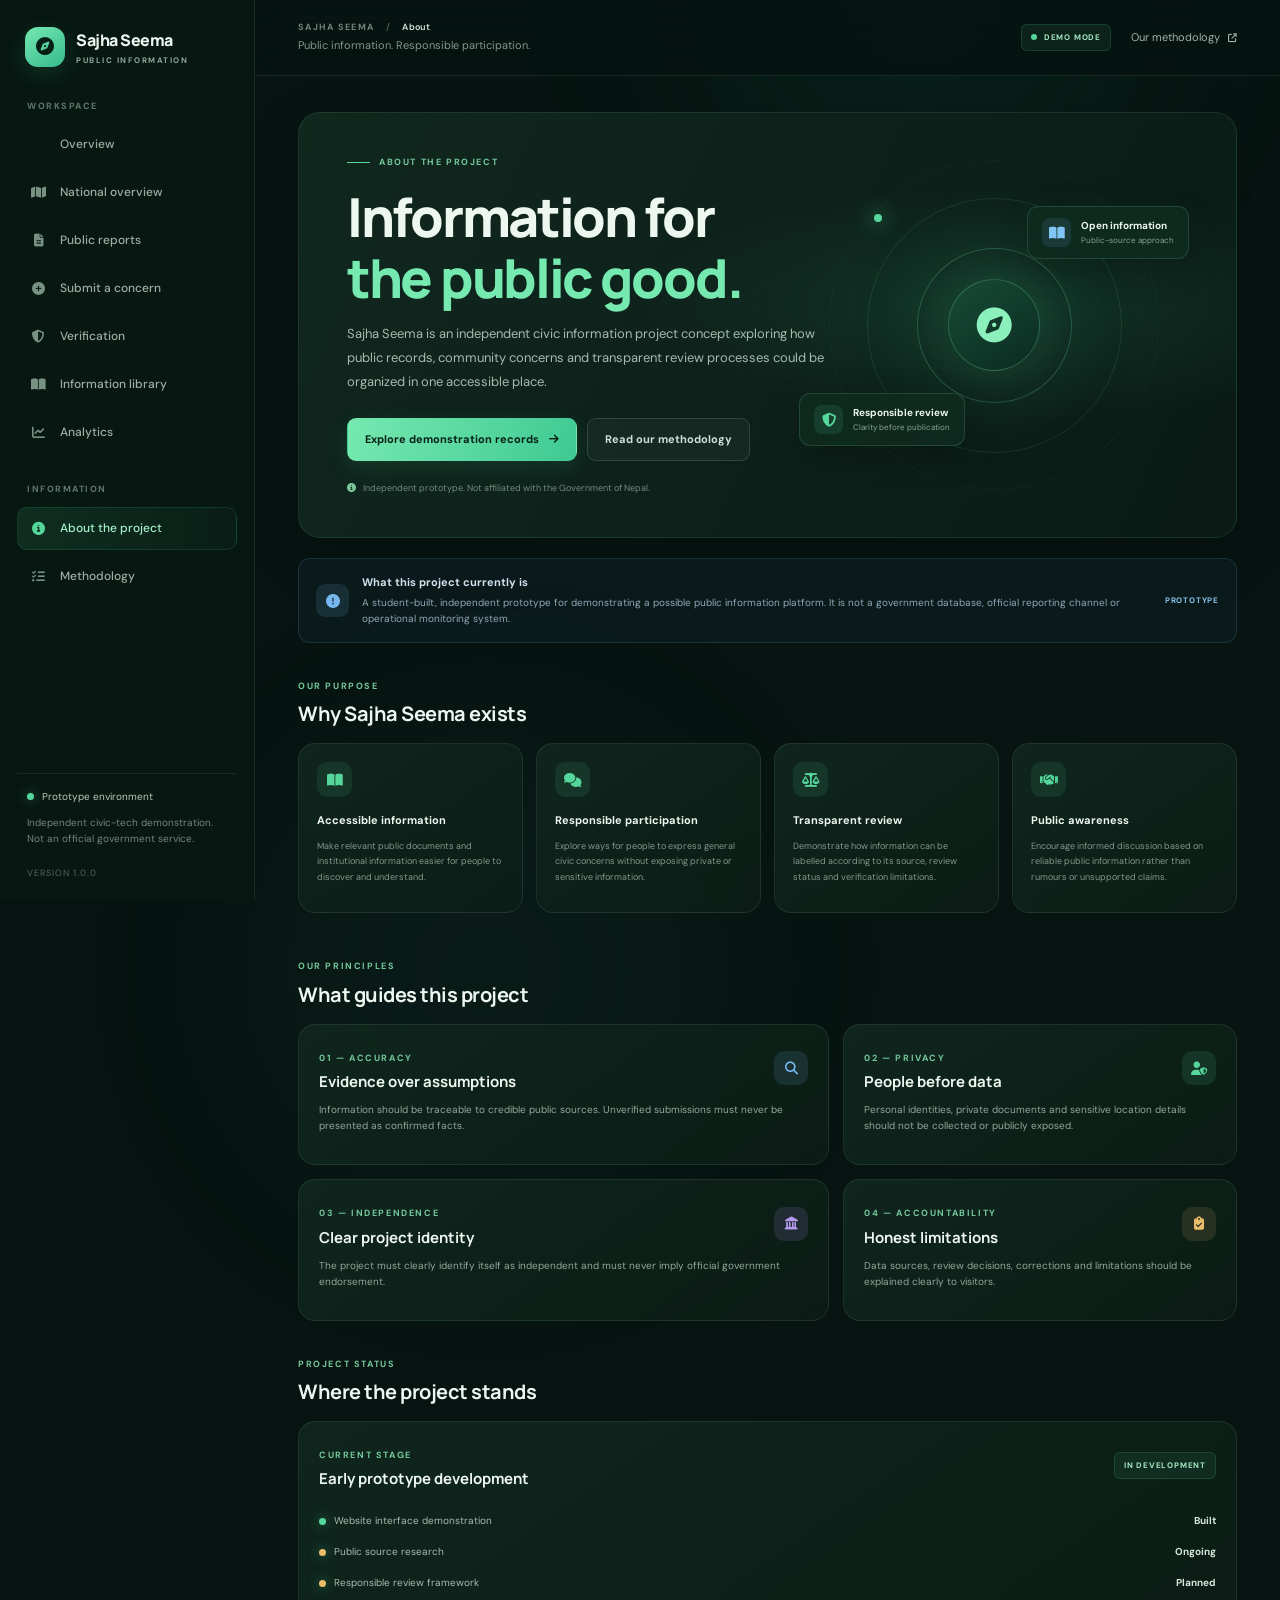
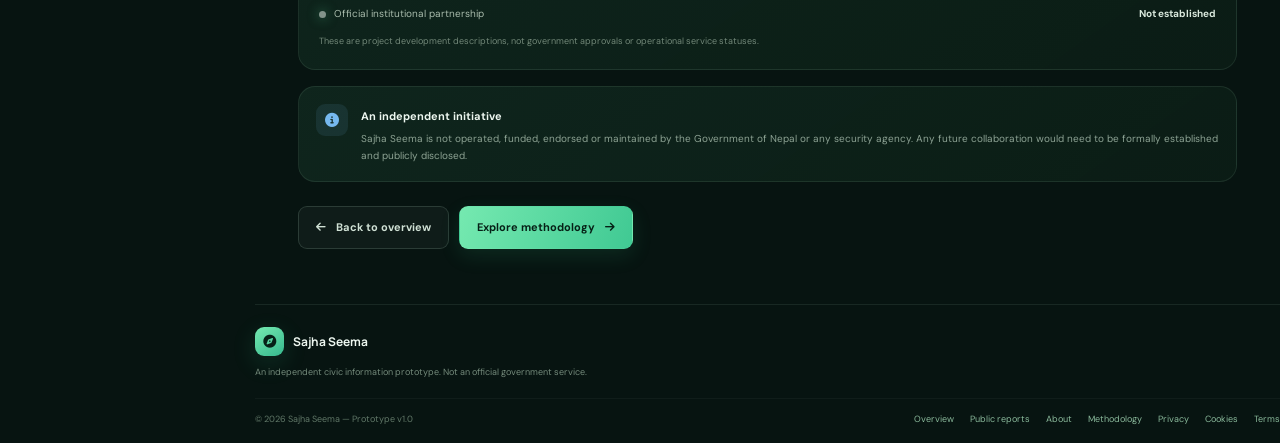
==== commit 03b2132b: "Standardize footer navigation across information pages" ====
--- a/pages/about.html
+++ b/pages/about.html
@@ -381,8 +381,23 @@
       </div>
 
       <footer class="footer">
-        <span>© <span id="currentYear"></span> Sajha Seema</span>
-        <span>Independent civic information prototype</span>
+        <div class="footer-brand">
+          <span class="brand-mark"><i class="fa-solid fa-compass"></i></span>
+          <strong>Sajha Seema</strong>
+        </div>
+        <p>An independent civic information prototype. Not an official government service.</p>
+        <div class="footer-bottom">
+          <span>© <span id="currentYear"></span> Sajha Seema — Prototype v1.0</span>
+          <div class="footer-links">
+            <a href="../index.html">Overview</a>
+            <a href="reports.html">Public reports</a>
+            <a href="about.html">About</a>
+            <a href="methodology.html">Methodology</a>
+            <a href="privacy.html">Privacy</a>
+            <a href="cookies.html">Cookies</a>
+            <a href="terms.html">Terms</a>
+          </div>
+        </div>
       </footer>
     </main>
   </div>
--- a/style.css
+++ b/style.css
@@ -408,16 +408,27 @@
 .method-card h3 { margin: 0 0 5px; font: 700 12px "Manrope", sans-serif; }
 .method-card p { margin: 0; color: #8da394; font-size: 10px; line-height: 1.7; }
 .policy-panel { margin-top: 15px; }
+.policy-panel h2 { margin: 23px 0 8px; color: var(--text); font: 700 15px "Manrope", sans-serif; letter-spacing: -.2px; }
+.policy-panel h2:first-of-type { margin-top: 17px; }
 .policy-panel h3 { margin: 0 0 9px; font: 700 14px "Manrope", sans-serif; }
-.policy-panel p { color: #91a797; font-size: 10px; line-height: 1.8; }
+.policy-panel p, .policy-panel li { color: #91a797; font-size: 10px; line-height: 1.85; }
+.policy-panel ul { margin: 8px 0 16px; padding-left: 19px; }
+.policy-panel li { margin: 5px 0; }
+.policy-panel .policy-meta { display: flex; flex-wrap: wrap; gap: 9px 18px; padding-bottom: 13px; color: #8ab99b; border-bottom: 1px solid var(--border); font-size: 9px; }
+.policy-panel .notice-card { display: flex; gap: 12px; margin-top: 20px; padding: 14px; background: rgba(108,221,158,.06); border: 1px solid var(--border); border-radius: 12px; }
+.policy-panel .notice-card > i { color: var(--green); margin-top: 3px; }
+.policy-panel .notice-card p { margin: 5px 0 0; }
 
 .footer { margin-top: 55px; padding: 22px 0 17px; border-top: 1px solid var(--border); }
 .footer-brand { display: flex; align-items: center; gap: 9px; }
 .footer-brand .brand-mark { width: 29px; height: 29px; border-radius: 9px; font-size: 13px; }
 .footer-brand strong { font: 700 12px "Manrope", sans-serif; }
 .footer > p { margin: 9px 0 18px; color: #748a7b; font-size: 9px; }
-.footer-bottom { display: flex; justify-content: space-between; gap: 10px; padding-top: 13px; color: #617868; border-top: 1px solid rgba(255,255,255,.04); font-size: 9px; }
-.footer-bottom a { color: #8ab99b; }
+.footer-bottom { display: flex; align-items: center; justify-content: space-between; flex-wrap: wrap; gap: 12px 18px; padding-top: 13px; color: #617868; border-top: 1px solid rgba(255,255,255,.04); font-size: 9px; }
+.footer-links { display: flex; align-items: center; flex-wrap: wrap; gap: 9px 16px; }
+.footer-bottom a { color: #8ab99b; text-decoration: none; transition: color .2s ease; }
+.footer-bottom a:hover { color: #c1efd0; }
+.footer-links a { white-space: nowrap; }
 
 .toast { position: fixed; right: 22px; bottom: 22px; z-index: 60; max-width: min(360px,calc(100vw - 40px)); padding: 12px 16px; color: #dff7e8; background: #173b2b; border: 1px solid rgba(85,214,154,.25); border-radius: 10px; box-shadow: var(--shadow); font-size: 11px; opacity: 0; pointer-events: none; transform: translateY(10px); transition: .25s; }
 .toast.show { opacity: 1; transform: translateY(0); }
@@ -501,7 +512,8 @@
   .about-symbol { width: 62px; height: 62px; flex-basis: 62px; border-radius: 17px; font-size: 25px; }
   .about-hero h2 { font-size: 20px; }
   .about-hero p { font-size: 10px; }
-  .footer-bottom { flex-direction: column; }
+  .footer-bottom { align-items: flex-start; flex-direction: column; gap: 12px; }
+  .footer-links { gap: 10px 14px; }
 }
 @media (max-width: 370px) {
   .hero h1 { font-size: 32px; }
